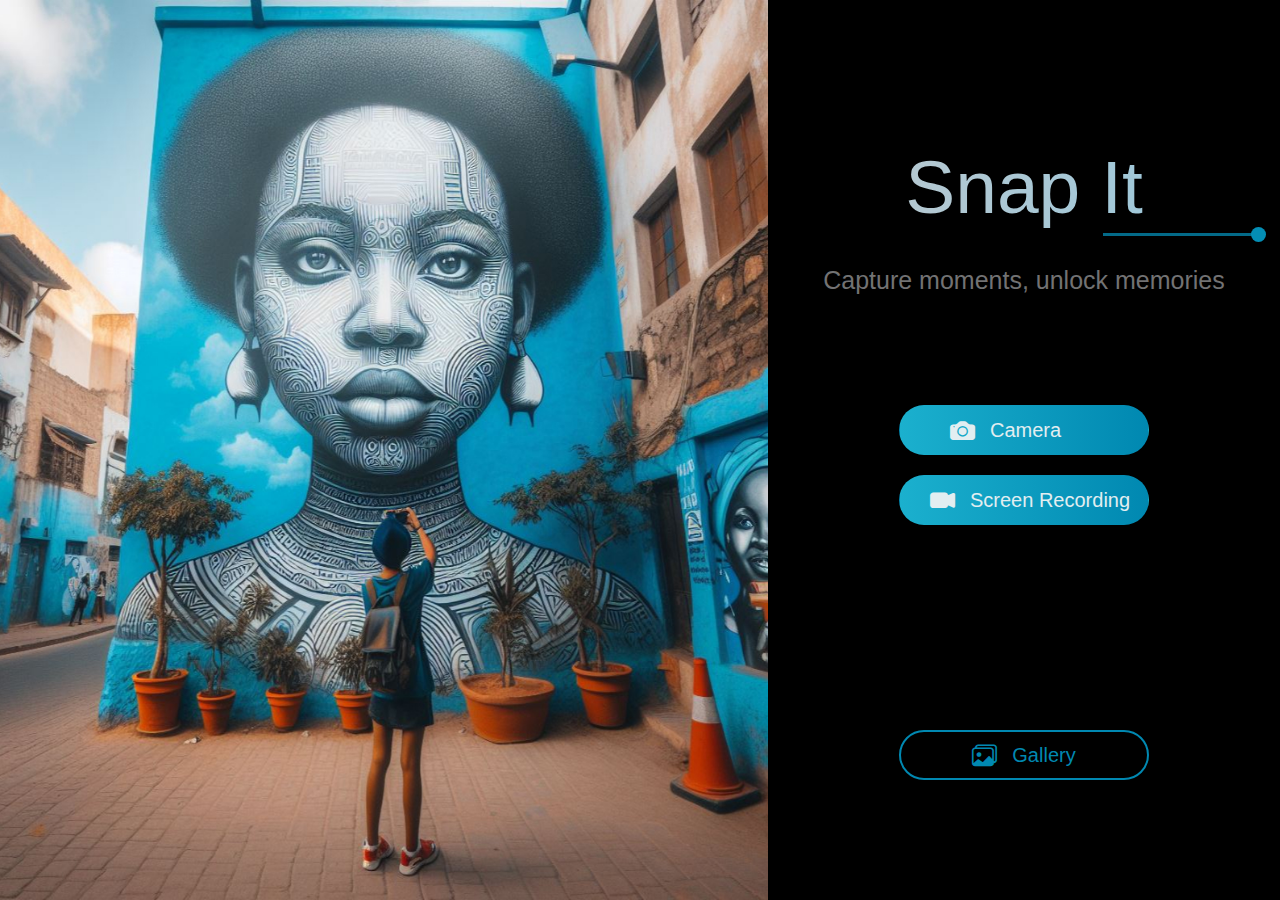
==== index.html @ 0ac01abb "Made some changes to the files" ====
<!DOCTYPE html>
<html lang="en">

<head>
    <meta charset="UTF-8">
    <meta http-equiv="X-UA-Compatible" content="IE=edge">
    <meta name="viewport" content="width=device-width, initial-scale=1.0">
    <title>Snap It</title>
    <link rel="stylesheet" href="https://cdnjs.cloudflare.com/ajax/libs/font-awesome/4.7.0/css/font-awesome.min.css">
    <link href="https://cdn.jsdelivr.net/npm/bootstrap@5.3.3/dist/css/bootstrap.min.css" rel="stylesheet"
        integrity="sha384-QWTKZyjpPEjISv5WaRU9OFeRpok6YctnYmDr5pNlyT2bRjXh0JMhjY6hW+ALEwIH" crossorigin="anonymous">
    <link rel="stylesheet" href="homepage.css">

    <link rel="preconnect" href="https://fonts.googleapis.com">
    <link rel="preconnect" href="https://fonts.gstatic.com" crossorigin>
    <link href="https://fonts.googleapis.com/css2?family=Tilt+Neon&display=swap" rel="stylesheet">

    <link rel="stylesheet" href="https://cdn.jsdelivr.net/npm/bootstrap-icons@1.11.3/font/bootstrap-icons.min.css">

</head>

<body>
    <div class="container-fluid">
        <div class="row main-container">
            <div class="col-8 left-container">
                <img class="homepage-image" src="./homepage.jpg">
            </div>
            <div class="col-4 right-container">
                <div class="row right-container-inner">
                    <div class="col-12 right-container-heading">
                        <div class="row m-0 p-0">
                            <div class="col-12 heading-title">Snap It</div>
                            <hr class="horizontal-line border-3 opacity-75">
                            <div class="line-circle"></div>
                            <div class="col-12 heading-punch-line">Capture moments, unlock memories</div>
                        </div>
                    </div>
                    <div class="col-12 right-container-main">
                        <div class="row all-buttons">
                            <!-- <div> -->
                            <button type="button" class="col-12 btn right-container-camera-btn button">
                                <i class="bi bi-camera-fill camera-icon"></i>
                                Camera
                            </button>
                            <!-- </div> -->
                            <!-- <div> -->
                            <button type="button" class="col-12 btn right-container-screen-recording-btn button">
                                <i class="bi bi-camera-video-fill camera-icon"></i>
                                Screen Recording
                            </button>
                            <!-- </div> -->
                        </div>
                    </div>
                    <div class="col-12 right-container-gallery">
                        <div class="row d-flex flex-column align-items-center justify-content-center gap-4">
                            <div class="col">
                                <button type="button" class="btn  right-container-gallery-btn button">
                                    <i class="bi bi-images camera-icon"></i>
                                    Gallery
                                </button>
                            </div>
                        </div>
                    </div>
                </div>
            </div>
        </div>
    </div>

    <script src="https://cdn.jsdelivr.net/npm/bootstrap@5.3.3/dist/js/bootstrap.bundle.min.js"
        integrity="sha384-YvpcrYf0tY3lHB60NNkmXc5s9fDVZLESaAA55NDzOxhy9GkcIdslK1eN7N6jIeHz"
        crossorigin="anonymous"></script>
    <script src="/Database/indexed.js"></script>
    <script src="homepage.js"></script>

</body>

</html>
---- homepage.css ----
* {
    margin: 0;
    padding: 0;
    box-sizing: border-box;
    font-family: "Lato", sans-serif;
}

.main-container {
    height: 100vh;
    width: 100vw;
    overflow: hidden;
}

.left-container {
    height: 100%;
    width: 60%;
    background-color: rgb(182, 137, 78);
    padding: 0px;
}

.homepage-image {
    height: 100%;
    width: 100%;
}

.right-container {
    height: 100%;
    width: 40%;
    padding: 0px;
    background-color: rgb(0, 0, 0);
    display: flex;
    align-items: center;
    justify-content: center;
    color: antiquewhite;
}

.right-container-inner {
    height: 80%;
    width: auto;
    margin: 0px;
    padding: 0px;
}

.right-container-heading {
    display: flex;
    align-items: center;
    justify-content: center;
    height: 250px;
    margin: 0px;
    padding: 0px;
}

.right-container-main {
    height: 250px;
    display: flex;
    align-items: center;
    justify-content: center;
    padding: 0px;
}

.right-container-gallery {
    height: 250px;
    display: flex;
    align-items: center;
    justify-content: center;
    margin-top: 40px;
    padding: 0px;
}

.heading-title {
    display: flex;
    align-items: center;
    justify-content: center;
    font-size: 75px;
    margin: 0px;
    padding: 0px;
    background: linear-gradient(90deg, #C0C8CC 0%, #95c8de 100%);
    -webkit-text-fill-color: transparent;
    -webkit-background-clip: text;
}

.horizontal-line{
    color: #048EB5;
    position: relative;
    bottom: 10px;
    left: 335px;
    width: 150px;
    opacity: 50;
    padding: 0px;
}

.line-circle{
    background-color: #048EB5;
    position: relative;
    bottom: 16px;
    left: 333px;
    height: 15px;
    width: 15px;
    border-radius: 50%;
    padding: 0px;
}

.heading-punch-line {
    display: flex;
    align-items: center;
    justify-content: center;
    font-size: 25px;
    color: rgba(114, 114, 115, 1);
    padding: 0px;
}


.all-buttons{
    display: flex;
    align-items: center;
    justify-content: center;
    flex-direction: column;
    gap: 20px;
    padding: 0px;
}

.button {
    height: 50px;
    width: 250px;
    font-size: 20px;
    border-radius: 50px;
}

.camera-icon {
    display: flex;
    align-items: center;
    justify-content: center;
    font-size: 25px;
    padding: 0px;
}

.right-container-main{
    display: flex;
    gap: 20px;
    padding: 0px;
}

.right-container-camera-btn {
    color: rgb(226, 238, 241);
    background: linear-gradient(90deg, #1BB0CE 0%, #0088B1 100%);
    display: flex;
    align-items: center;
    justify-content: start;
    padding-left: 50px;
    gap: 15px;
}

.right-container-screen-recording-btn {
    color: rgb(226, 238, 241);
    background: linear-gradient(90deg, #1BB0CE 0%, #0088B1 100%);
    display: flex;
    align-items: center;
    justify-content: start;
    padding-left: 30px;
    gap: 15px;
}
.right-container-gallery-btn {
    height: 50px;
    width: 250px;
    color: #0088B1;
    display: flex;
    align-items: center;
    justify-content: center;
    gap: 15px;
    border: 2px solid #0088B1;
}
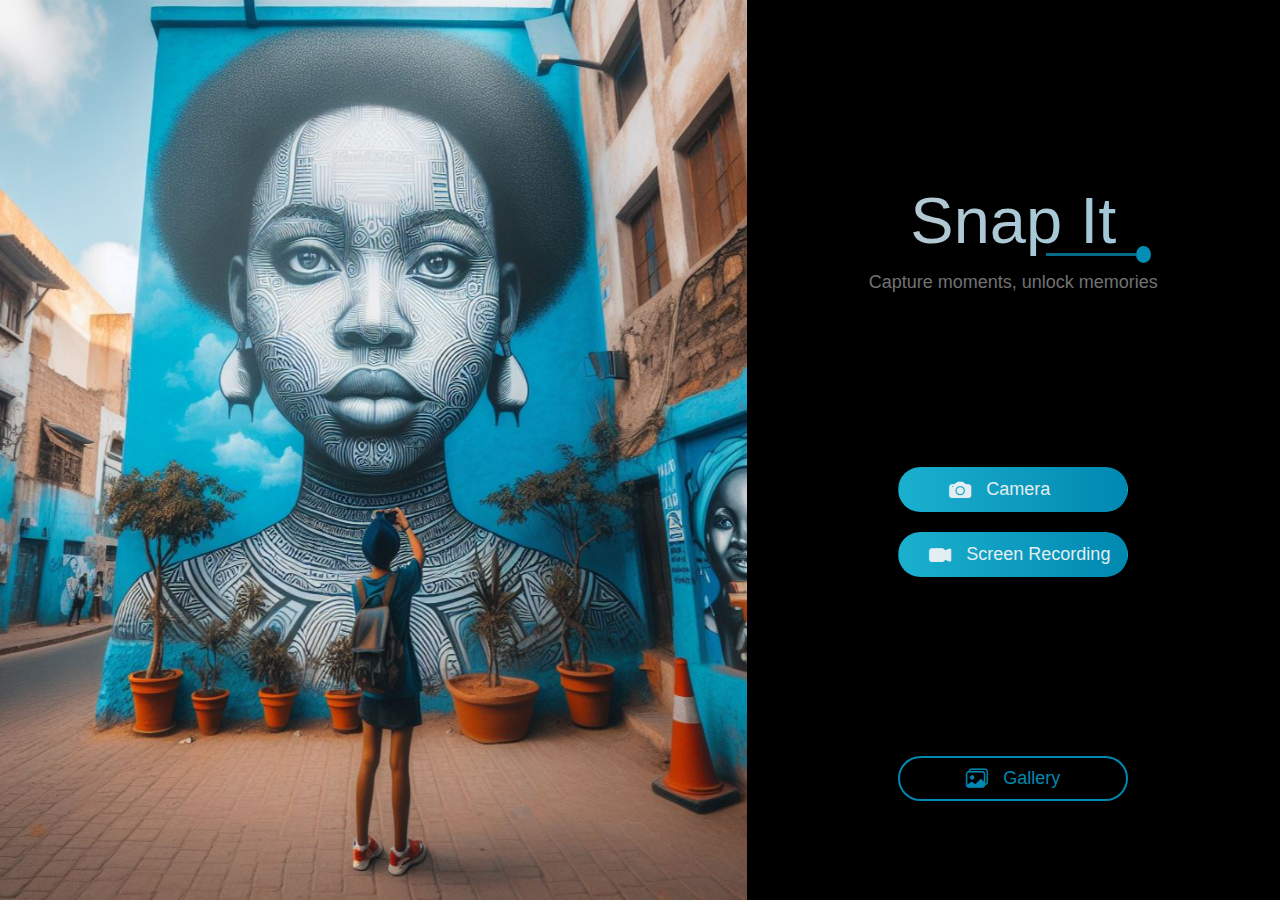
==== commit 4ab6cb38: "Adding Css Media Queries to the Homepage" ====
--- a/index.html
+++ b/index.html
@@ -20,15 +20,15 @@
 </head>
 
 <body>
-    <div class="container-fluid">
+    <div class="container-fluid start-cont">
         <div class="row main-container">
-            <div class="col-8 left-container">
-                <img class="homepage-image" src="./homepage.jpg">
+            <div class="col-sm-6 col-lg-7 col-xxl-7 left-container">
+                <img class="homepage-image" src="Assests/homepage.jpg">
             </div>
-            <div class="col-4 right-container">
+            <div class="col-sm-6 col-lg-5 col-xxl-5 right-container">
                 <div class="row right-container-inner">
                     <div class="col-12 right-container-heading">
-                        <div class="row m-0 p-0">
+                        <div class="row m-0 p-0 heading-inner">
                             <div class="col-12 heading-title">Snap It</div>
                             <hr class="horizontal-line border-3 opacity-75">
                             <div class="line-circle"></div>
--- a/homepage.css
+++ b/homepage.css
@@ -5,15 +5,25 @@
     font-family: "Lato", sans-serif;
 }
 
-.main-container {
+.start-cont {
     height: 100vh;
     width: 100vw;
+    margin: 0;
+    padding: 0;
     overflow: hidden;
+}
+
+.main-container {
+    height: 100%;
+    /* width: 100%; */
+    margin: 0;
+    padding: 0;
+    /* overflow: hidden; */
 }
 
 .left-container {
     height: 100%;
-    width: 60%;
+    /* width: 60%; */
     background-color: rgb(182, 137, 78);
     padding: 0px;
 }
@@ -25,7 +35,7 @@
 
 .right-container {
     height: 100%;
-    width: 40%;
+    /* width: 40%; */
     padding: 0px;
     background-color: rgb(0, 0, 0);
     display: flex;
@@ -45,13 +55,13 @@
     display: flex;
     align-items: center;
     justify-content: center;
-    height: 250px;
+    height: 40%;
     margin: 0px;
     padding: 0px;
 }
 
 .right-container-main {
-    height: 250px;
+    height: 40%;
     display: flex;
     align-items: center;
     justify-content: center;
@@ -59,7 +69,7 @@
 }
 
 .right-container-gallery {
-    height: 250px;
+    height: 20%;
     display: flex;
     align-items: center;
     justify-content: center;
@@ -71,30 +81,32 @@
     display: flex;
     align-items: center;
     justify-content: center;
-    font-size: 75px;
+    font-size: 65px;
     margin: 0px;
     padding: 0px;
     background: linear-gradient(90deg, #C0C8CC 0%, #95c8de 100%);
     -webkit-text-fill-color: transparent;
     -webkit-background-clip: text;
 }
-
-.horizontal-line{
+.heading-inner{
+    position: relative;
+}
+.horizontal-line {
     color: #048EB5;
-    position: relative;
-    bottom: 10px;
-    left: 335px;
-    width: 150px;
+    position: absolute;
+    bottom: 40px;
+    left: 275px;
+    width: 125px;
     opacity: 50;
     padding: 0px;
-}
-
-.line-circle{
+    margin: 0px;
+}
+.line-circle {
     background-color: #048EB5;
-    position: relative;
-    bottom: 16px;
-    left: 333px;
-    height: 15px;
+    position: absolute;
+    bottom: 33px;
+    left: 390px;
+    height: 17px;
     width: 15px;
     border-radius: 50%;
     padding: 0px;
@@ -104,13 +116,13 @@
     display: flex;
     align-items: center;
     justify-content: center;
-    font-size: 25px;
+    font-size: 18px;
     color: rgba(114, 114, 115, 1);
     padding: 0px;
 }
 
 
-.all-buttons{
+.all-buttons {
     display: flex;
     align-items: center;
     justify-content: center;
@@ -120,9 +132,9 @@
 }
 
 .button {
-    height: 50px;
-    width: 250px;
-    font-size: 20px;
+    height: 45px;
+    width: 230px;
+    font-size: 18px;
     border-radius: 50px;
 }
 
@@ -130,11 +142,11 @@
     display: flex;
     align-items: center;
     justify-content: center;
-    font-size: 25px;
-    padding: 0px;
-}
-
-.right-container-main{
+    font-size: 22px;
+    padding: 0px;
+}
+
+.right-container-main {
     display: flex;
     gap: 20px;
     padding: 0px;
@@ -159,13 +171,198 @@
     padding-left: 30px;
     gap: 15px;
 }
+
 .right-container-gallery-btn {
-    height: 50px;
-    width: 250px;
+    height: 45px;
+    width: 230px;
     color: #0088B1;
     display: flex;
     align-items: center;
     justify-content: center;
     gap: 15px;
     border: 2px solid #0088B1;
-}+}
+
+@media screen and (min-device-width: 576px) and (max-device-width: 676px) { 
+    .heading-title {
+        font-size: 40px;
+    }
+    .heading-punch-line {
+        font-size: 15px;
+    }
+    .horizontal-line {
+        position: absolute;
+        bottom: 30px;
+        left: 200px;
+        width: 90px;
+    }
+    .line-circle {
+        position: absolute;
+        bottom: 23px;
+        left: 280px;
+        width: 15px;
+    }
+    .button {
+        height: 35px;
+        width: 150px;
+        font-size: 10px;
+        border-radius: 50px;
+    }
+    .camera-icon {
+        display: flex;
+        align-items: center;
+        justify-content: center;
+        font-size: 20px;
+    }
+    .right-container-camera-btn {
+        display: flex;
+        align-items: center;
+        justify-content: center;
+        padding-left: 10px;
+        gap: 8px;
+    }
+    .right-container-screen-recording-btn {
+        padding-left: 18px;
+        gap: 10px;
+    }
+}
+@media screen and (min-device-width: 674px) and (max-device-width: 768px) { 
+    .heading-title {
+        font-size: 45px;
+    }
+    .heading-punch-line {
+        font-size: 18px;
+    }
+    .horizontal-line {
+        position: absolute;
+        bottom: 40px;
+        left: 220px;
+        width: 90px;
+    }
+    .line-circle {
+        position: absolute;
+        bottom: 33px;
+        left: 300px;
+        width: 15px;
+    }
+    .button {
+        height: 35px;
+        width: 150px;
+        font-size: 10px;
+        border-radius: 50px;
+    }
+    .camera-icon {
+        display: flex;
+        align-items: center;
+        justify-content: center;
+        font-size: 20px;
+    }
+    .right-container-camera-btn {
+        display: flex;
+        align-items: center;
+        justify-content: center;
+        padding-left: 10px;
+        gap: 8px;
+    }
+    .right-container-screen-recording-btn {
+        padding-left: 18px;
+        gap: 10px;
+    }
+}
+@media screen and (min-device-width: 768px) and (max-device-width: 900px) { 
+    .heading-title {
+        font-size: 50px;
+    }
+    .heading-punch-line {
+        font-size: 18px;
+    }
+    .horizontal-line {
+        position: absolute;
+        bottom: 40px;
+        left: 250px;
+        width: 90px;
+    }
+    .line-circle {
+        position: absolute;
+        bottom: 33px;
+        left: 340px;
+        width: 15px;
+    }
+    .button {
+        height: 40px;
+        width: 190px;
+        font-size: 15px;
+        border-radius: 50px;
+    }
+    .camera-icon {
+        display: flex;
+        align-items: center;
+        justify-content: center;
+        font-size: 25px;
+    }
+    .right-container-camera-btn {
+        display: flex;
+        align-items: center;
+        justify-content: center;
+        padding-left: 10px;
+        gap: 8px;
+    }
+    .right-container-screen-recording-btn {
+        padding-left: 18px;
+        gap: 10px;
+    }
+}
+@media screen and (min-device-width: 900px) and (max-device-width: 989px) { 
+    .heading-title {
+        font-size: 55px;
+    }
+    .heading-punch-line {
+        font-size: 18px;
+    }
+    .horizontal-line {
+        position: absolute;
+        bottom: 40px;
+        left: 280px;
+        width: 90px;
+    }
+    .line-circle {
+        position: absolute;
+        bottom: 33px;
+        left: 360px;
+        width: 15px;
+    }
+}
+@media screen and (min-device-width: 989px) and (max-device-width: 1120px) { 
+    .heading-title {
+        font-size: 60px;
+    }
+    .heading-punch-line {
+        font-size: 18px;
+    }
+    .horizontal-line {
+        position: absolute;
+        bottom: 40px;
+        left: 260px;
+        width: 90px;
+    }
+    .line-circle {
+        position: absolute;
+        bottom: 33px;
+        left: 350px;
+        width: 15px;
+    }
+}
+@media screen and (min-device-width: 1120px) and (max-device-width: 1300px) { 
+    .horizontal-line {
+        position: absolute;
+        bottom: 40px;
+        left: 280px;
+        width: 90px;
+    }
+    .line-circle {
+        position: absolute;
+        bottom: 33px;
+        left: 370px;
+        width: 15px;
+    }
+}
